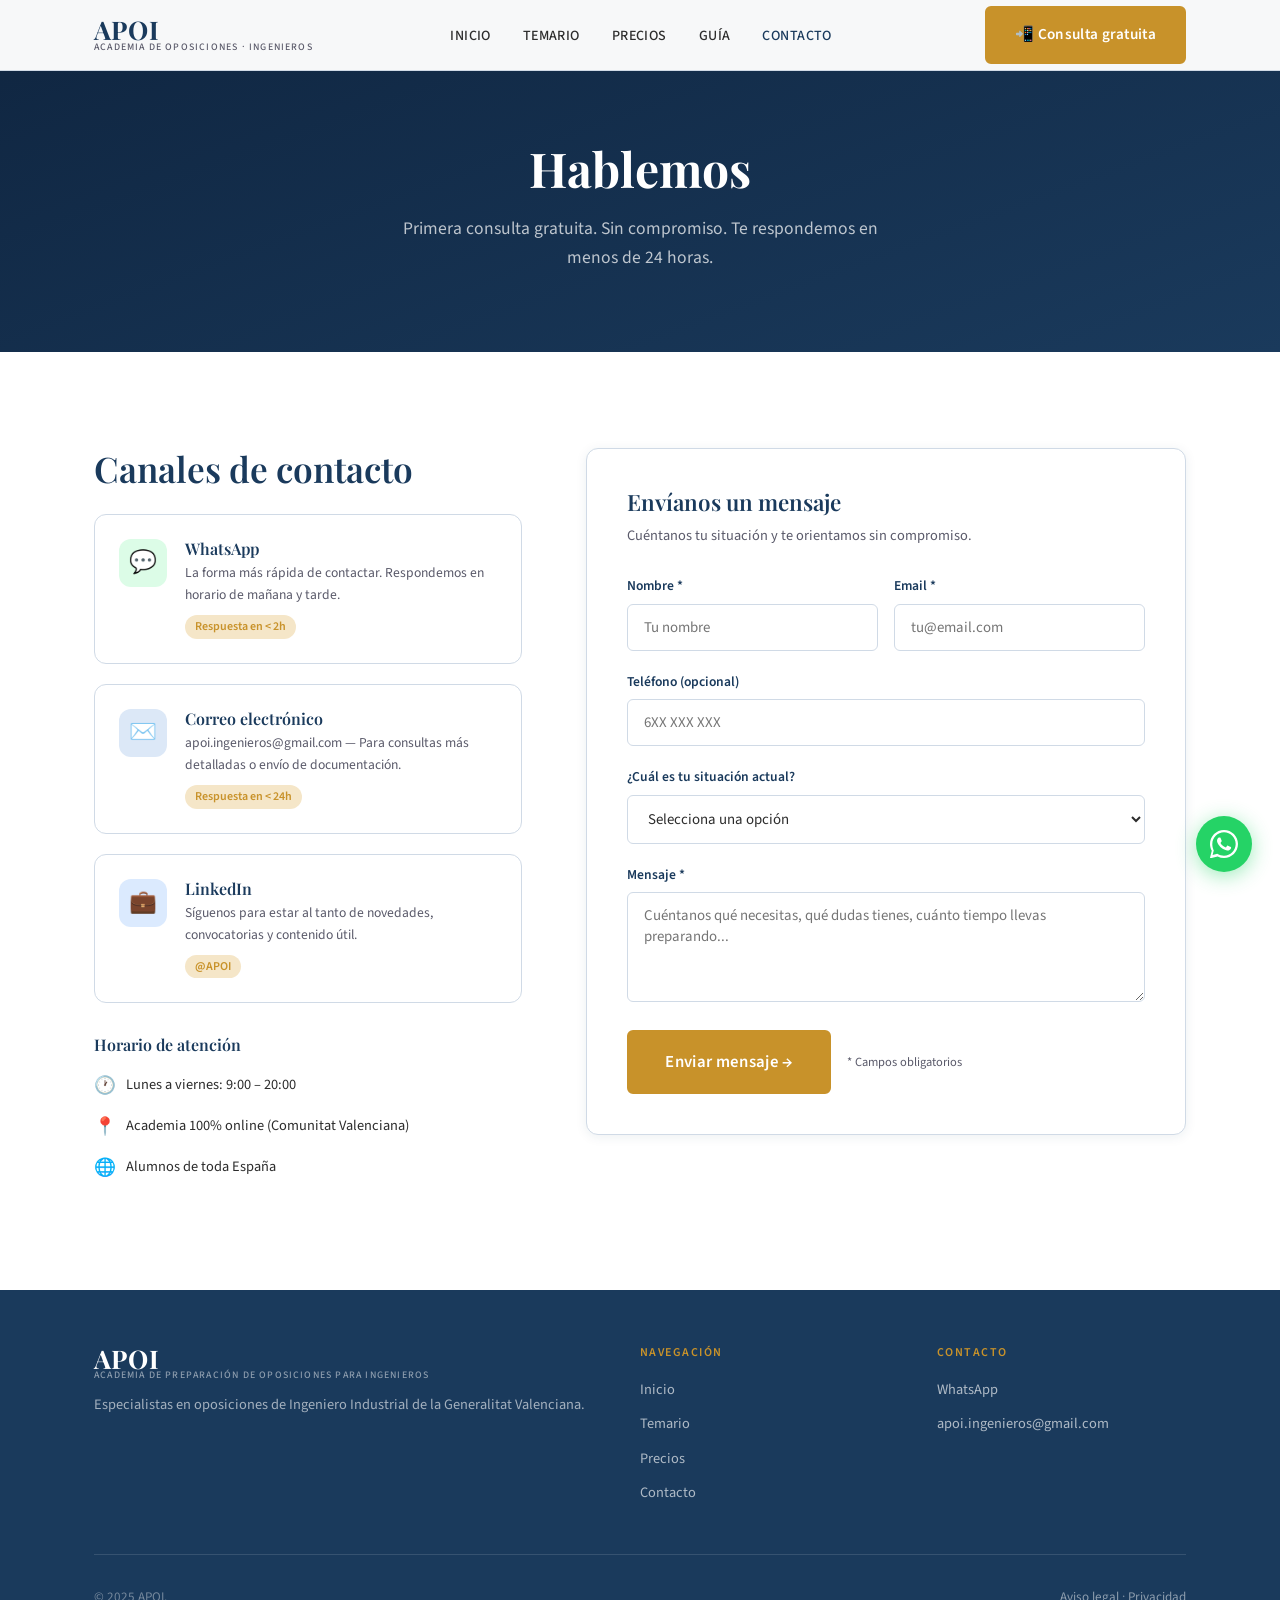
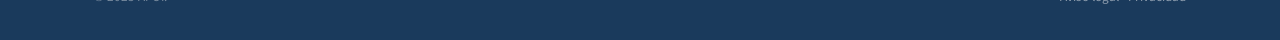
==== contacto.html @ bfcd73b2 "Primera versión web APOI" ====
<!DOCTYPE html>
<html lang="es">
<head>
  <meta charset="UTF-8">
  <meta name="viewport" content="width=device-width, initial-scale=1.0">
  <title>Contacto — APOI Academia Oposiciones Ingeniero Industrial GVA</title>
  <meta name="description" content="Contacta con APOI para resolver tus dudas sobre las oposiciones de Ingeniero Industrial de la GVA. Primera consulta gratuita por WhatsApp.">
  <link rel="canonical" href="https://www.apoi.es/contacto.html">
  <link rel="stylesheet" href="css/styles.css">
  <style>
    .animar { opacity:0; transform:translateY(20px); transition:opacity .5s ease, transform .5s ease; }
    .animar.visible { opacity:1; transform:none; }
    .page-hero { background:linear-gradient(160deg,#0f2540 0%,#1a3a5c 100%); padding:140px 0 80px; text-align:center; }
    .page-hero h1 { color:var(--blanco); margin-bottom:16px; }
    .page-hero p  { color:rgba(255,255,255,.72); font-size:1.1rem; max-width:500px; margin:0 auto; }

    .contacto-seccion { padding:96px 0; }
    .contacto-grid { display:grid; grid-template-columns:1fr 1.4fr; gap:64px; align-items:start; }

    .canales { display:flex; flex-direction:column; gap:20px; }
    .canal {
      display:flex; align-items:flex-start; gap:18px;
      background:var(--blanco); border:1px solid var(--borde);
      border-radius:var(--radio-lg); padding:24px;
      transition:var(--transicion); text-decoration:none;
    }
    .canal:hover { box-shadow:var(--sombra-media); transform:translateY(-2px); color:inherit; }
    .canal-icono {
      width:48px; height:48px; border-radius:12px;
      display:flex; align-items:center; justify-content:center;
      font-size:1.4rem; flex-shrink:0;
    }
    .canal-icono.wa  { background:#dcfce7; }
    .canal-icono.mail{ background:var(--azul-claro); }
    .canal-icono.li  { background:#dbeafe; }
    .canal h3 { font-size:1rem; margin-bottom:4px; }
    .canal p  { font-size:0.85rem; margin:0; }
    .canal-etiqueta {
      display:inline-block; margin-top:8px;
      font-size:0.75rem; font-weight:600; color:var(--dorado);
      background:var(--dorado-claro); padding:2px 10px; border-radius:100px;
    }

    .info-extra { margin-top:32px; }
    .info-extra h3 { margin-bottom:16px; font-size:1rem; }
    .info-item { display:flex; align-items:center; gap:10px; margin-bottom:12px; font-size:0.9rem; color:var(--gris-oscuro); }
    .info-item span:first-child { font-size:1.1rem; }

    /* Formulario */
    .form-card { background:var(--blanco); border:1px solid var(--borde); border-radius:var(--radio-lg); padding:40px; box-shadow:var(--sombra-suave); }
    .form-card h2 { margin-bottom:8px; font-size:1.4rem; }
    .form-card > p { margin-bottom:28px; font-size:0.9rem; }

    .form-grupo { margin-bottom:20px; }
    .form-grupo label { display:block; font-size:0.85rem; font-weight:600; color:var(--azul-marino); margin-bottom:6px; }
    .form-grupo input, .form-grupo select, .form-grupo textarea {
      width:100%; padding:12px 16px;
      border:1.5px solid var(--borde); border-radius:var(--radio);
      font-family:var(--font-body); font-size:0.93rem; color:var(--gris-oscuro);
      background:var(--blanco); transition:border-color .2s;
      outline:none;
    }
    .form-grupo input:focus, .form-grupo select:focus, .form-grupo textarea:focus {
      border-color:var(--azul-medio);
      box-shadow:0 0 0 3px rgba(42,82,152,0.1);
    }
    .form-grupo textarea { resize:vertical; min-height:110px; }
    .form-fila { display:grid; grid-template-columns:1fr 1fr; gap:16px; }
    .form-submit { display:flex; align-items:center; gap:16px; flex-wrap:wrap; margin-top:8px; }
    .form-aviso { display:none; padding:12px 16px; border-radius:var(--radio); font-size:0.88rem; font-weight:500; }
    .form-aviso.ok    { background:#dcfce7; color:#166534; border:1px solid #bbf7d0; }
    .form-aviso.error { background:#fee2e2; color:#991b1b; border:1px solid #fecaca; }
    .form-nota { font-size:0.78rem; color:var(--gris-medio); }

    @media (max-width:900px) {
      .contacto-grid { grid-template-columns:1fr; }
      .form-fila { grid-template-columns:1fr; }
    }
  </style>
</head>
<body>

<nav id="navbar">
  <div class="container">
    <div class="nav-inner">
      <a href="index.html" class="logo"><span class="logo-siglas">APOI</span><span class="logo-texto">Academia de Oposiciones · Ingenieros</span></a>
      <ul class="nav-links">
        <li><a href="index.html">Inicio</a></li>
        <li><a href="temario.html">Temario</a></li>
        <li><a href="precios.html">Precios</a></li>
        <li><a href="guia-oposiciones-ingeniero-industrial-gva.html">Guía</a></li>
        <li><a href="contacto.html" class="activo">Contacto</a></li>
      </ul>
      <a href="https://wa.me/34633600849?text=Hola,%20me%20gustar%C3%ADa%20obtener%20información%20sobre%20la%20preparación%20de%20oposiciones" class="btn btn-primario nav-cta" target="_blank" rel="noopener">📲 Consulta gratuita</a>
      <button class="hamburger" aria-label="Abrir menú"><span></span><span></span><span></span></button>
    </div>
    <div class="nav-mobile">
      <a href="index.html">Inicio</a><a href="temario.html">Temario</a>
      <a href="precios.html">Precios</a><a href="guia-oposiciones-ingeniero-industrial-gva.html">Guía</a>
      <a href="contacto.html">Contacto</a>
    </div>
  </div>
</nav>

<header class="page-hero">
  <div class="container">
    <h1>Hablemos</h1>
    <p>Primera consulta gratuita. Sin compromiso. Te respondemos en menos de 24 horas.</p>
  </div>
</header>

<main>
  <section class="contacto-seccion">
    <div class="container">
      <div class="contacto-grid">

        <div>
          <h2 style="margin-bottom:24px;">Canales de contacto</h2>
          <div class="canales">
            <a href="https://wa.me/34633600849?text=Hola,%20me%20gustaría%20obtener%20información%20sobre%20las%20oposiciones%20de%20ingeniero%20industrial%20GVA"
               class="canal" target="_blank" rel="noopener">
              <div class="canal-icono wa">💬</div>
              <div>
                <h3>WhatsApp</h3>
                <p>La forma más rápida de contactar. Respondemos en horario de mañana y tarde.</p>
                <span class="canal-etiqueta">Respuesta en &lt; 2h</span>
              </div>
            </a>
            <a href="mailto:apoi.ingenieros@gmail.com" class="canal">
              <div class="canal-icono mail">✉️</div>
              <div>
                <h3>Correo electrónico</h3>
                <p>apoi.ingenieros@gmail.com — Para consultas más detalladas o envío de documentación.</p>
                <span class="canal-etiqueta">Respuesta en &lt; 24h</span>
              </div>
            </a>
            <a href="https://linkedin.com/company/apoi" class="canal" target="_blank" rel="noopener">
              <div class="canal-icono li">💼</div>
              <div>
                <h3>LinkedIn</h3>
                <p>Síguenos para estar al tanto de novedades, convocatorias y contenido útil.</p>
                <span class="canal-etiqueta">@APOI</span>
              </div>
            </a>
          </div>

          <div class="info-extra">
            <h3>Horario de atención</h3>
            <div class="info-item"><span>🕐</span><span>Lunes a viernes: 9:00 – 20:00</span></div>
            <div class="info-item"><span>📍</span><span>Academia 100% online (Comunitat Valenciana)</span></div>
            <div class="info-item"><span>🌐</span><span>Alumnos de toda España</span></div>
          </div>
        </div>

        <div class="form-card animar">
          <h2>Envíanos un mensaje</h2>
          <p>Cuéntanos tu situación y te orientamos sin compromiso.</p>
          <form id="form-contacto" novalidate>
            <div class="form-fila">
              <div class="form-grupo">
                <label for="nombre">Nombre *</label>
                <input type="text" id="nombre" name="nombre" placeholder="Tu nombre" autocomplete="given-name" required>
              </div>
              <div class="form-grupo">
                <label for="email">Email *</label>
                <input type="email" id="email" name="email" placeholder="tu@email.com" autocomplete="email" required>
              </div>
            </div>
            <div class="form-grupo">
              <label for="telefono">Teléfono (opcional)</label>
              <input type="tel" id="telefono" name="telefono" placeholder="6XX XXX XXX" autocomplete="tel">
            </div>
            <div class="form-grupo">
              <label for="situacion">¿Cuál es tu situación actual?</label>
              <select id="situacion" name="situacion">
                <option value="">Selecciona una opción</option>
                <option>Recién titulado, quiero empezar a preparar</option>
                <option>Llevo tiempo estudiando por mi cuenta</option>
                <option>Ya me he presentado y quiero mejorar</option>
                <option>Quiero información antes de decidir</option>
              </select>
            </div>
            <div class="form-grupo">
              <label for="mensaje">Mensaje *</label>
              <textarea id="mensaje" name="mensaje" placeholder="Cuéntanos qué necesitas, qué dudas tienes, cuánto tiempo llevas preparando..."></textarea>
            </div>
            <div id="form-aviso" class="form-aviso"></div>
            <div class="form-submit">
              <button type="submit" class="btn btn-primario btn-lg">Enviar mensaje →</button>
              <span class="form-nota">* Campos obligatorios</span>
            </div>
          </form>
        </div>

      </div>
    </div>
  </section>
</main>

<footer role="contentinfo">
  <div class="container">
    <div class="footer-grid">
      <div>
        <a href="index.html" class="logo"><span class="logo-siglas">APOI</span><span class="logo-texto">Academia de Preparación de Oposiciones para Ingenieros</span></a>
        <p class="footer-desc">Especialistas en oposiciones de Ingeniero Industrial de la Generalitat Valenciana.</p>
      </div>
      <div class="footer-col"><h4>Navegación</h4><ul><li><a href="index.html">Inicio</a></li><li><a href="temario.html">Temario</a></li><li><a href="precios.html">Precios</a></li><li><a href="contacto.html">Contacto</a></li></ul></div>
      <div class="footer-col"><h4>Contacto</h4><ul><li><a href="https://wa.me/34633600849" target="_blank" rel="noopener">WhatsApp</a></li><li><a href="mailto:apoi.ingenieros@gmail.com">apoi.ingenieros@gmail.com</a></li></ul></div>
    </div>
    <div class="footer-bottom"><span>© 2025 APOI.</span><span><a href="#">Aviso legal</a> · <a href="#">Privacidad</a></span></div>
  </div>
</footer>

<a href="https://wa.me/34633600849?text=Hola,%20me%20gustar%C3%ADa%20obtener%20información%20sobre%20las%20oposiciones%20de%20ingeniero%20industrial%20GVA" class="whatsapp-flotante" target="_blank" rel="noopener" aria-label="Contactar por WhatsApp">
  <svg viewBox="0 0 24 24"><path d="M17.472 14.382c-.297-.149-1.758-.867-2.03-.967-.273-.099-.471-.148-.67.15-.197.297-.767.966-.94 1.164-.173.199-.347.223-.644.075-.297-.15-1.255-.463-2.39-1.475-.883-.788-1.48-1.761-1.653-2.059-.173-.297-.018-.458.13-.606.134-.133.298-.347.446-.52.149-.174.198-.298.298-.497.099-.198.05-.371-.025-.52-.075-.149-.669-1.612-.916-2.207-.242-.579-.487-.5-.669-.51-.173-.008-.371-.01-.57-.01-.198 0-.52.074-.792.372-.272.297-1.04 1.016-1.04 2.479 0 1.462 1.065 2.875 1.213 3.074.149.198 2.096 3.2 5.077 4.487.709.306 1.262.489 1.694.625.712.227 1.36.195 1.871.118.571-.085 1.758-.719 2.006-1.413.248-.694.248-1.289.173-1.413-.074-.124-.272-.198-.57-.347z"/><path d="M12 0C5.373 0 0 5.373 0 12c0 2.123.555 4.116 1.527 5.845L.057 23.547a.5.5 0 0 0 .609.637l5.886-1.545A11.945 11.945 0 0 0 12 24c6.627 0 12-5.373 12-12S18.627 0 12 0zm0 22c-1.967 0-3.81-.537-5.388-1.473l-.385-.228-3.993 1.048 1.015-3.895-.249-.397A9.96 9.96 0 0 1 2 12C2 6.477 6.477 2 12 2s10 4.477 10 10-4.477 10-10 10z"/></svg>
</a>
<script src="js/main.js"></script>
</body>
</html>
---- css/styles.css ----
/* ============================================================
   APOI — Academia de Preparación de Oposiciones para Ingenieros
   Estilos globales
   ============================================================ */

@import url('https://fonts.googleapis.com/css2?family=Playfair+Display:wght@400;600;700&family=Source+Sans+3:wght@300;400;500;600&display=swap');

:root {
  --azul-marino:    #1a3a5c;
  --azul-medio:     #2a5298;
  --azul-claro:     #dce8f7;
  --dorado:         #c8922a;
  --dorado-claro:   #f5e6c8;
  --gris-oscuro:    #2c2c2c;
  --gris-medio:     #5a5a6a;
  --gris-claro:     #f4f6f9;
  --blanco:         #ffffff;
  --borde:          #d0dae6;

  --font-display: 'Playfair Display', Georgia, serif;
  --font-body:    'Source Sans 3', 'Segoe UI', sans-serif;

  --sombra-suave:  0 2px 12px rgba(26,58,92,0.08);
  --sombra-media:  0 4px 24px rgba(26,58,92,0.14);
  --sombra-fuerte: 0 8px 40px rgba(26,58,92,0.20);

  --radio:    6px;
  --radio-lg: 12px;
  --max-w:    1140px;
  --transicion: all 0.25s ease;
}

*, *::before, *::after { box-sizing: border-box; margin: 0; padding: 0; }

html { scroll-behavior: smooth; font-size: 16px; }

body {
  font-family: var(--font-body);
  color: var(--gris-oscuro);
  background: var(--blanco);
  line-height: 1.65;
  -webkit-font-smoothing: antialiased;
}

/* ── Utilidades ─────────────────────────────────────── */
.container { max-width: var(--max-w); margin: 0 auto; padding: 0 24px; }
.sr-only { position: absolute; width: 1px; height: 1px; overflow: hidden; clip: rect(0,0,0,0); }

/* ── Tipografía ─────────────────────────────────────── */
h1, h2, h3, h4 {
  font-family: var(--font-display);
  color: var(--azul-marino);
  line-height: 1.2;
}
h1 { font-size: clamp(2rem, 4vw, 3rem); font-weight: 700; }
h2 { font-size: clamp(1.6rem, 3vw, 2.2rem); font-weight: 600; }
h3 { font-size: clamp(1.1rem, 2vw, 1.35rem); font-weight: 600; }
p  { color: var(--gris-medio); }
a  { color: var(--azul-medio); text-decoration: none; transition: var(--transicion); }
a:hover { color: var(--dorado); }

/* ── Botones ─────────────────────────────────────────── */
.btn {
  display: inline-flex;
  align-items: center;
  gap: 8px;
  padding: 14px 28px;
  border-radius: var(--radio);
  font-family: var(--font-body);
  font-size: 0.95rem;
  font-weight: 600;
  letter-spacing: 0.02em;
  cursor: pointer;
  border: 2px solid transparent;
  transition: var(--transicion);
  text-decoration: none;
  white-space: nowrap;
}
.btn-primario {
  background: var(--dorado);
  color: var(--blanco);
  border-color: var(--dorado);
}
.btn-primario:hover {
  background: #b07820;
  border-color: #b07820;
  color: var(--blanco);
  transform: translateY(-1px);
  box-shadow: 0 4px 16px rgba(200,146,42,0.35);
}
.btn-secundario {
  background: transparent;
  color: var(--azul-marino);
  border-color: var(--azul-marino);
}
.btn-secundario:hover {
  background: var(--azul-marino);
  color: var(--blanco);
  transform: translateY(-1px);
}
.btn-blanco {
  background: var(--blanco);
  color: var(--azul-marino);
  border-color: var(--blanco);
}
.btn-blanco:hover {
  background: var(--dorado);
  border-color: var(--dorado);
  color: var(--blanco);
}
.btn-whatsapp {
  background: #25d366;
  color: var(--blanco);
  border-color: #25d366;
  font-size: 1rem;
  padding: 16px 32px;
}
.btn-whatsapp:hover {
  background: #1fb855;
  border-color: #1fb855;
  color: var(--blanco);
  transform: translateY(-2px);
  box-shadow: 0 6px 20px rgba(37,211,102,0.35);
}
.btn-lg { padding: 18px 36px; font-size: 1.05rem; }

/* ── Encabezado de sección ───────────────────────────── */
.seccion-header {
  text-align: center;
  margin-bottom: 56px;
}
.seccion-header .etiqueta {
  display: inline-block;
  font-size: 0.75rem;
  font-weight: 600;
  letter-spacing: 0.15em;
  text-transform: uppercase;
  color: var(--dorado);
  margin-bottom: 12px;
}
.seccion-header p {
  max-width: 560px;
  margin: 16px auto 0;
  font-size: 1.05rem;
}

/* ── Línea decorativa ────────────────────────────────── */
.linea-dorada {
  display: block;
  width: 48px;
  height: 3px;
  background: var(--dorado);
  margin: 16px auto 0;
}

/* ── NAVEGACIÓN ──────────────────────────────────────── */
#navbar {
  position: fixed;
  top: 0; left: 0; right: 0;
  z-index: 1000;
  background: rgba(255,255,255,0.97);
  border-bottom: 1px solid var(--borde);
  backdrop-filter: blur(8px);
  transition: box-shadow 0.3s;
}
#navbar.scrolled { box-shadow: var(--sombra-media); }

.nav-inner {
  display: flex;
  align-items: center;
  justify-content: space-between;
  height: 70px;
}
.logo {
  display: flex;
  flex-direction: column;
  line-height: 1;
  text-decoration: none;
}
.logo-siglas {
  font-family: var(--font-display);
  font-size: 1.6rem;
  font-weight: 700;
  color: var(--azul-marino);
  letter-spacing: 0.04em;
}
.logo-texto {
  font-size: 0.62rem;
  font-weight: 500;
  letter-spacing: 0.12em;
  text-transform: uppercase;
  color: var(--gris-medio);
}
.nav-links {
  display: flex;
  align-items: center;
  gap: 32px;
  list-style: none;
}
.nav-links a {
  font-size: 0.88rem;
  font-weight: 500;
  letter-spacing: 0.03em;
  color: var(--gris-oscuro);
  text-transform: uppercase;
}
.nav-links a:hover, .nav-links a.activo { color: var(--azul-marino); }
.nav-cta { margin-left: 16px; }
.hamburger {
  display: none;
  flex-direction: column;
  gap: 5px;
  cursor: pointer;
  background: none;
  border: none;
  padding: 4px;
}
.hamburger span {
  display: block;
  width: 24px;
  height: 2px;
  background: var(--azul-marino);
  transition: var(--transicion);
}

/* ── FOOTER ──────────────────────────────────────────── */
footer {
  background: var(--azul-marino);
  color: rgba(255,255,255,0.7);
  padding: 56px 0 32px;
}
.footer-grid {
  display: grid;
  grid-template-columns: 2fr 1fr 1fr;
  gap: 48px;
  padding-bottom: 40px;
  border-bottom: 1px solid rgba(255,255,255,0.12);
  margin-bottom: 32px;
}
footer .logo-siglas { color: var(--blanco); }
footer .logo-texto { color: rgba(255,255,255,0.5); }
.footer-desc {
  margin-top: 12px;
  font-size: 0.9rem;
  line-height: 1.7;
  color: rgba(255,255,255,0.6);
}
.footer-col h4 {
  font-family: var(--font-body);
  font-size: 0.75rem;
  font-weight: 600;
  letter-spacing: 0.12em;
  text-transform: uppercase;
  color: var(--dorado);
  margin-bottom: 16px;
}
.footer-col ul { list-style: none; }
.footer-col ul li { margin-bottom: 8px; }
.footer-col ul a {
  color: rgba(255,255,255,0.65);
  font-size: 0.9rem;
}
.footer-col ul a:hover { color: var(--blanco); }
.footer-bottom {
  display: flex;
  justify-content: space-between;
  align-items: center;
  font-size: 0.82rem;
  color: rgba(255,255,255,0.4);
  flex-wrap: wrap;
  gap: 12px;
}
.footer-bottom a { color: rgba(255,255,255,0.5); }
.footer-bottom a:hover { color: var(--blanco); }

/* ── WhatsApp flotante ───────────────────────────────── */
.whatsapp-flotante {
  position: fixed;
  bottom: 28px;
  right: 28px;
  z-index: 999;
  width: 56px;
  height: 56px;
  background: #25d366;
  border-radius: 50%;
  display: flex;
  align-items: center;
  justify-content: center;
  box-shadow: 0 4px 20px rgba(37,211,102,0.45);
  transition: var(--transicion);
  text-decoration: none;
}
.whatsapp-flotante:hover {
  transform: scale(1.1);
  background: #1fb855;
  color: var(--blanco);
}
.whatsapp-flotante svg { width: 28px; height: 28px; fill: white; }

/* ── Sección genérica ────────────────────────────────── */
.seccion { padding: 96px 0; }
.seccion-gris { background: var(--gris-claro); }
.seccion-azul { background: var(--azul-marino); }
.seccion-azul h2, .seccion-azul h3 { color: var(--blanco); }
.seccion-azul p { color: rgba(255,255,255,0.75); }

/* ── Tarjetas ────────────────────────────────────────── */
.tarjeta {
  background: var(--blanco);
  border: 1px solid var(--borde);
  border-radius: var(--radio-lg);
  padding: 32px;
  box-shadow: var(--sombra-suave);
  transition: var(--transicion);
}
.tarjeta:hover {
  box-shadow: var(--sombra-media);
  transform: translateY(-3px);
}

/* ── Badge ───────────────────────────────────────────── */
.badge {
  display: inline-flex;
  align-items: center;
  gap: 6px;
  background: var(--dorado-claro);
  color: var(--dorado);
  border: 1px solid rgba(200,146,42,0.3);
  border-radius: 100px;
  padding: 4px 12px;
  font-size: 0.78rem;
  font-weight: 600;
  letter-spacing: 0.04em;
}

/* ── Responsive ──────────────────────────────────────── */
@media (max-width: 900px) {
  .nav-links, .nav-cta { display: none; }
  .hamburger { display: flex; }
  .footer-grid { grid-template-columns: 1fr 1fr; }
}
@media (max-width: 600px) {
  .seccion { padding: 64px 0; }
  .footer-grid { grid-template-columns: 1fr; gap: 32px; }
}

/* ── Menú móvil ──────────────────────────────────────── */
.nav-mobile {
  display: none;
  flex-direction: column;
  background: var(--blanco);
  border-top: 1px solid var(--borde);
  padding: 20px 24px;
}
.nav-mobile.abierto { display: flex; }
.nav-mobile a {
  padding: 12px 0;
  font-size: 0.95rem;
  font-weight: 500;
  color: var(--gris-oscuro);
  border-bottom: 1px solid var(--borde);
  text-transform: uppercase;
  letter-spacing: 0.05em;
}
.nav-mobile a:last-child { border-bottom: none; }
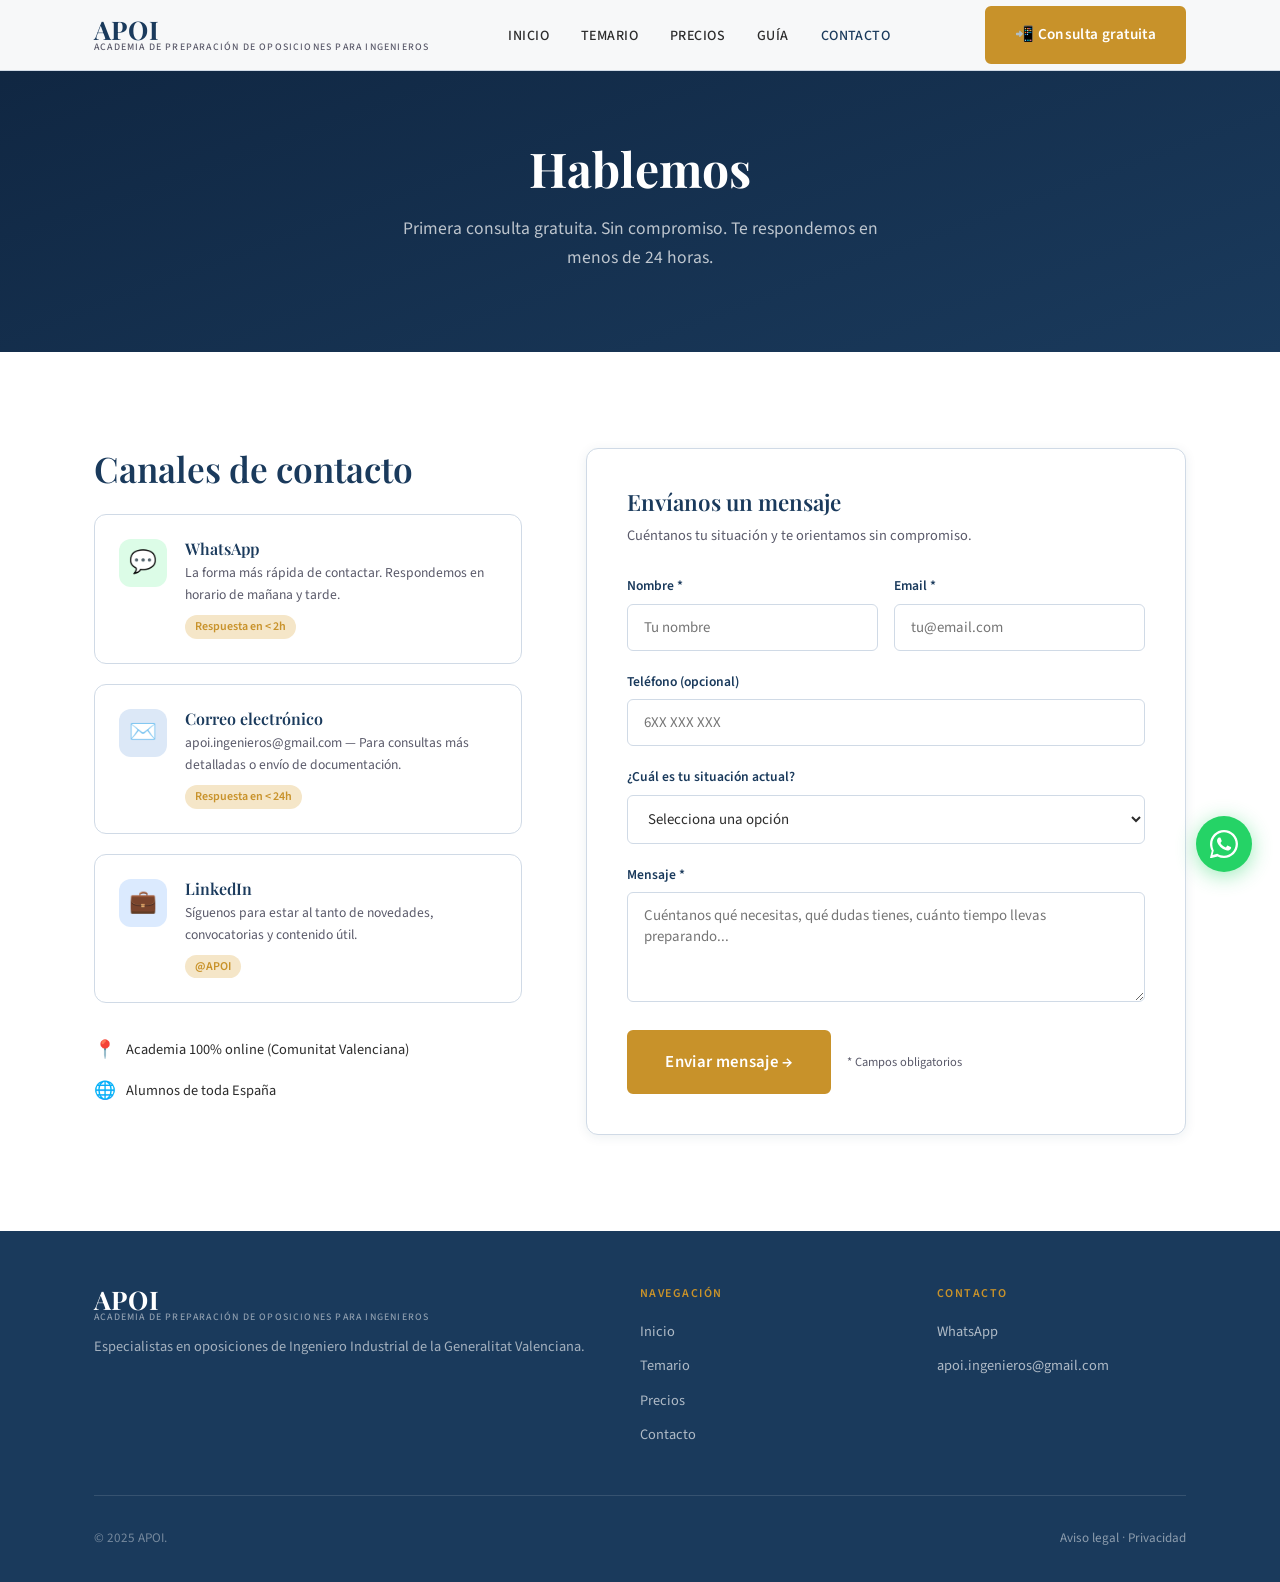
==== commit 643c8754: "Add files via upload" ====
--- a/contacto.html
+++ b/contacto.html
@@ -1,219 +1,415 @@
 <!DOCTYPE html>
 <html lang="es">
+
 <head>
   <meta charset="UTF-8">
   <meta name="viewport" content="width=device-width, initial-scale=1.0">
-  <title>Contacto — APOI Academia Oposiciones Ingeniero Industrial GVA</title>
-  <meta name="description" content="Contacta con APOI para resolver tus dudas sobre las oposiciones de Ingeniero Industrial de la GVA. Primera consulta gratuita por WhatsApp.">
+  <title>Contacto — APOI AAcademia de Preparación de Oposiciones para Ingenieros GVA</title>
+  <meta name="description"
+    content="Contacta con APOI para resolver tus dudas sobre las oposiciones de Ingeniero Industrial de la GVA. Primera consulta gratuita por WhatsApp.">
   <link rel="canonical" href="https://www.apoi.es/contacto.html">
   <link rel="stylesheet" href="css/styles.css">
   <style>
-    .animar { opacity:0; transform:translateY(20px); transition:opacity .5s ease, transform .5s ease; }
-    .animar.visible { opacity:1; transform:none; }
-    .page-hero { background:linear-gradient(160deg,#0f2540 0%,#1a3a5c 100%); padding:140px 0 80px; text-align:center; }
-    .page-hero h1 { color:var(--blanco); margin-bottom:16px; }
-    .page-hero p  { color:rgba(255,255,255,.72); font-size:1.1rem; max-width:500px; margin:0 auto; }
-
-    .contacto-seccion { padding:96px 0; }
-    .contacto-grid { display:grid; grid-template-columns:1fr 1.4fr; gap:64px; align-items:start; }
-
-    .canales { display:flex; flex-direction:column; gap:20px; }
+    .animar {
+      opacity: 0;
+      transform: translateY(20px);
+      transition: opacity .5s ease, transform .5s ease;
+    }
+
+    .animar.visible {
+      opacity: 1;
+      transform: none;
+    }
+
+    .page-hero {
+      background: linear-gradient(160deg, #0f2540 0%, #1a3a5c 100%);
+      padding: 140px 0 80px;
+      text-align: center;
+    }
+
+    .page-hero h1 {
+      color: var(--blanco);
+      margin-bottom: 16px;
+    }
+
+    .page-hero p {
+      color: rgba(255, 255, 255, .72);
+      font-size: 1.1rem;
+      max-width: 500px;
+      margin: 0 auto;
+    }
+
+    .contacto-seccion {
+      padding: 96px 0;
+    }
+
+    .contacto-grid {
+      display: grid;
+      grid-template-columns: 1fr 1.4fr;
+      gap: 64px;
+      align-items: start;
+    }
+
+    .canales {
+      display: flex;
+      flex-direction: column;
+      gap: 20px;
+    }
+
     .canal {
-      display:flex; align-items:flex-start; gap:18px;
-      background:var(--blanco); border:1px solid var(--borde);
-      border-radius:var(--radio-lg); padding:24px;
-      transition:var(--transicion); text-decoration:none;
-    }
-    .canal:hover { box-shadow:var(--sombra-media); transform:translateY(-2px); color:inherit; }
+      display: flex;
+      align-items: flex-start;
+      gap: 18px;
+      background: var(--blanco);
+      border: 1px solid var(--borde);
+      border-radius: var(--radio-lg);
+      padding: 24px;
+      transition: var(--transicion);
+      text-decoration: none;
+    }
+
+    .canal:hover {
+      box-shadow: var(--sombra-media);
+      transform: translateY(-2px);
+      color: inherit;
+    }
+
     .canal-icono {
-      width:48px; height:48px; border-radius:12px;
-      display:flex; align-items:center; justify-content:center;
-      font-size:1.4rem; flex-shrink:0;
-    }
-    .canal-icono.wa  { background:#dcfce7; }
-    .canal-icono.mail{ background:var(--azul-claro); }
-    .canal-icono.li  { background:#dbeafe; }
-    .canal h3 { font-size:1rem; margin-bottom:4px; }
-    .canal p  { font-size:0.85rem; margin:0; }
+      width: 48px;
+      height: 48px;
+      border-radius: 12px;
+      display: flex;
+      align-items: center;
+      justify-content: center;
+      font-size: 1.4rem;
+      flex-shrink: 0;
+    }
+
+    .canal-icono.wa {
+      background: #dcfce7;
+    }
+
+    .canal-icono.mail {
+      background: var(--azul-claro);
+    }
+
+    .canal-icono.li {
+      background: #dbeafe;
+    }
+
+    .canal h3 {
+      font-size: 1rem;
+      margin-bottom: 4px;
+    }
+
+    .canal p {
+      font-size: 0.85rem;
+      margin: 0;
+    }
+
     .canal-etiqueta {
-      display:inline-block; margin-top:8px;
-      font-size:0.75rem; font-weight:600; color:var(--dorado);
-      background:var(--dorado-claro); padding:2px 10px; border-radius:100px;
-    }
-
-    .info-extra { margin-top:32px; }
-    .info-extra h3 { margin-bottom:16px; font-size:1rem; }
-    .info-item { display:flex; align-items:center; gap:10px; margin-bottom:12px; font-size:0.9rem; color:var(--gris-oscuro); }
-    .info-item span:first-child { font-size:1.1rem; }
+      display: inline-block;
+      margin-top: 8px;
+      font-size: 0.75rem;
+      font-weight: 600;
+      color: var(--dorado);
+      background: var(--dorado-claro);
+      padding: 2px 10px;
+      border-radius: 100px;
+    }
+
+    .info-extra {
+      margin-top: 32px;
+    }
+
+    .info-extra h3 {
+      margin-bottom: 16px;
+      font-size: 1rem;
+    }
+
+    .info-item {
+      display: flex;
+      align-items: center;
+      gap: 10px;
+      margin-bottom: 12px;
+      font-size: 0.9rem;
+      color: var(--gris-oscuro);
+    }
+
+    .info-item span:first-child {
+      font-size: 1.1rem;
+    }
 
     /* Formulario */
-    .form-card { background:var(--blanco); border:1px solid var(--borde); border-radius:var(--radio-lg); padding:40px; box-shadow:var(--sombra-suave); }
-    .form-card h2 { margin-bottom:8px; font-size:1.4rem; }
-    .form-card > p { margin-bottom:28px; font-size:0.9rem; }
-
-    .form-grupo { margin-bottom:20px; }
-    .form-grupo label { display:block; font-size:0.85rem; font-weight:600; color:var(--azul-marino); margin-bottom:6px; }
-    .form-grupo input, .form-grupo select, .form-grupo textarea {
-      width:100%; padding:12px 16px;
-      border:1.5px solid var(--borde); border-radius:var(--radio);
-      font-family:var(--font-body); font-size:0.93rem; color:var(--gris-oscuro);
-      background:var(--blanco); transition:border-color .2s;
-      outline:none;
-    }
-    .form-grupo input:focus, .form-grupo select:focus, .form-grupo textarea:focus {
-      border-color:var(--azul-medio);
-      box-shadow:0 0 0 3px rgba(42,82,152,0.1);
-    }
-    .form-grupo textarea { resize:vertical; min-height:110px; }
-    .form-fila { display:grid; grid-template-columns:1fr 1fr; gap:16px; }
-    .form-submit { display:flex; align-items:center; gap:16px; flex-wrap:wrap; margin-top:8px; }
-    .form-aviso { display:none; padding:12px 16px; border-radius:var(--radio); font-size:0.88rem; font-weight:500; }
-    .form-aviso.ok    { background:#dcfce7; color:#166534; border:1px solid #bbf7d0; }
-    .form-aviso.error { background:#fee2e2; color:#991b1b; border:1px solid #fecaca; }
-    .form-nota { font-size:0.78rem; color:var(--gris-medio); }
+    .form-card {
+      background: var(--blanco);
+      border: 1px solid var(--borde);
+      border-radius: var(--radio-lg);
+      padding: 40px;
+      box-shadow: var(--sombra-suave);
+    }
+
+    .form-card h2 {
+      margin-bottom: 8px;
+      font-size: 1.4rem;
+    }
+
+    .form-card>p {
+      margin-bottom: 28px;
+      font-size: 0.9rem;
+    }
+
+    .form-grupo {
+      margin-bottom: 20px;
+    }
+
+    .form-grupo label {
+      display: block;
+      font-size: 0.85rem;
+      font-weight: 600;
+      color: var(--azul-marino);
+      margin-bottom: 6px;
+    }
+
+    .form-grupo input,
+    .form-grupo select,
+    .form-grupo textarea {
+      width: 100%;
+      padding: 12px 16px;
+      border: 1.5px solid var(--borde);
+      border-radius: var(--radio);
+      font-family: var(--font-body);
+      font-size: 0.93rem;
+      color: var(--gris-oscuro);
+      background: var(--blanco);
+      transition: border-color .2s;
+      outline: none;
+    }
+
+    .form-grupo input:focus,
+    .form-grupo select:focus,
+    .form-grupo textarea:focus {
+      border-color: var(--azul-medio);
+      box-shadow: 0 0 0 3px rgba(42, 82, 152, 0.1);
+    }
+
+    .form-grupo textarea {
+      resize: vertical;
+      min-height: 110px;
+    }
+
+    .form-fila {
+      display: grid;
+      grid-template-columns: 1fr 1fr;
+      gap: 16px;
+    }
+
+    .form-submit {
+      display: flex;
+      align-items: center;
+      gap: 16px;
+      flex-wrap: wrap;
+      margin-top: 8px;
+    }
+
+    .form-aviso {
+      display: none;
+      padding: 12px 16px;
+      border-radius: var(--radio);
+      font-size: 0.88rem;
+      font-weight: 500;
+    }
+
+    .form-aviso.ok {
+      background: #dcfce7;
+      color: #166534;
+      border: 1px solid #bbf7d0;
+    }
+
+    .form-aviso.error {
+      background: #fee2e2;
+      color: #991b1b;
+      border: 1px solid #fecaca;
+    }
+
+    .form-nota {
+      font-size: 0.78rem;
+      color: var(--gris-medio);
+    }
 
     @media (max-width:900px) {
-      .contacto-grid { grid-template-columns:1fr; }
-      .form-fila { grid-template-columns:1fr; }
+      .contacto-grid {
+        grid-template-columns: 1fr;
+      }
+
+      .form-fila {
+        grid-template-columns: 1fr;
+      }
     }
   </style>
 </head>
+
 <body>
 
-<nav id="navbar">
-  <div class="container">
-    <div class="nav-inner">
-      <a href="index.html" class="logo"><span class="logo-siglas">APOI</span><span class="logo-texto">Academia de Oposiciones · Ingenieros</span></a>
-      <ul class="nav-links">
-        <li><a href="index.html">Inicio</a></li>
-        <li><a href="temario.html">Temario</a></li>
-        <li><a href="precios.html">Precios</a></li>
-        <li><a href="guia-oposiciones-ingeniero-industrial-gva.html">Guía</a></li>
-        <li><a href="contacto.html" class="activo">Contacto</a></li>
-      </ul>
-      <a href="https://wa.me/34633600849?text=Hola,%20me%20gustar%C3%ADa%20obtener%20información%20sobre%20la%20preparación%20de%20oposiciones" class="btn btn-primario nav-cta" target="_blank" rel="noopener">📲 Consulta gratuita</a>
-      <button class="hamburger" aria-label="Abrir menú"><span></span><span></span><span></span></button>
+  <nav id="navbar">
+    <div class="container">
+      <div class="nav-inner">
+        <a href="index.html" class="logo"><span class="logo-siglas">APOI</span><span class="logo-texto">Academia de
+            Preparación de Oposiciones para Ingenieros</span></a>
+        <ul class="nav-links">
+          <li><a href="index.html">Inicio</a></li>
+          <li><a href="temario.html">Temario</a></li>
+          <li><a href="precios.html">Precios</a></li>
+          <li><a href="guia-oposiciones-ingeniero-industrial-gva.html">Guía</a></li>
+          <li><a href="contacto.html" class="activo">Contacto</a></li>
+        </ul>
+        <a href="https://wa.me/34633600849?text=Hola,%20me%20gustar%C3%ADa%20obtener%20información%20sobre%20la%20preparación%20de%20oposiciones"
+          class="btn btn-primario nav-cta" target="_blank" rel="noopener">📲 Consulta gratuita</a>
+        <button class="hamburger" aria-label="Abrir menú"><span></span><span></span><span></span></button>
+      </div>
+      <div class="nav-mobile">
+        <a href="index.html">Inicio</a><a href="temario.html">Temario</a>
+        <a href="precios.html">Precios</a><a href="guia-oposiciones-ingeniero-industrial-gva.html">Guía</a>
+        <a href="contacto.html">Contacto</a>
+      </div>
     </div>
-    <div class="nav-mobile">
-      <a href="index.html">Inicio</a><a href="temario.html">Temario</a>
-      <a href="precios.html">Precios</a><a href="guia-oposiciones-ingeniero-industrial-gva.html">Guía</a>
-      <a href="contacto.html">Contacto</a>
+  </nav>
+
+  <header class="page-hero">
+    <div class="container">
+      <h1>Hablemos</h1>
+      <p>Primera consulta gratuita. Sin compromiso. Te respondemos en menos de 24 horas.</p>
     </div>
-  </div>
-</nav>
-
-<header class="page-hero">
-  <div class="container">
-    <h1>Hablemos</h1>
-    <p>Primera consulta gratuita. Sin compromiso. Te respondemos en menos de 24 horas.</p>
-  </div>
-</header>
-
-<main>
-  <section class="contacto-seccion">
-    <div class="container">
-      <div class="contacto-grid">
-
-        <div>
-          <h2 style="margin-bottom:24px;">Canales de contacto</h2>
-          <div class="canales">
-            <a href="https://wa.me/34633600849?text=Hola,%20me%20gustaría%20obtener%20información%20sobre%20las%20oposiciones%20de%20ingeniero%20industrial%20GVA"
-               class="canal" target="_blank" rel="noopener">
-              <div class="canal-icono wa">💬</div>
-              <div>
-                <h3>WhatsApp</h3>
-                <p>La forma más rápida de contactar. Respondemos en horario de mañana y tarde.</p>
-                <span class="canal-etiqueta">Respuesta en &lt; 2h</span>
-              </div>
-            </a>
-            <a href="mailto:apoi.ingenieros@gmail.com" class="canal">
-              <div class="canal-icono mail">✉️</div>
-              <div>
-                <h3>Correo electrónico</h3>
-                <p>apoi.ingenieros@gmail.com — Para consultas más detalladas o envío de documentación.</p>
-                <span class="canal-etiqueta">Respuesta en &lt; 24h</span>
-              </div>
-            </a>
-            <a href="https://linkedin.com/company/apoi" class="canal" target="_blank" rel="noopener">
-              <div class="canal-icono li">💼</div>
-              <div>
-                <h3>LinkedIn</h3>
-                <p>Síguenos para estar al tanto de novedades, convocatorias y contenido útil.</p>
-                <span class="canal-etiqueta">@APOI</span>
-              </div>
-            </a>
+  </header>
+
+  <main>
+    <section class="contacto-seccion">
+      <div class="container">
+        <div class="contacto-grid">
+
+          <div>
+            <h2 style="margin-bottom:24px;">Canales de contacto</h2>
+            <div class="canales">
+              <a href="https://wa.me/34633600849?text=Hola,%20me%20gustaría%20obtener%20información%20sobre%20las%20oposiciones%20de%20ingeniero%20industrial%20GVA"
+                class="canal" target="_blank" rel="noopener">
+                <div class="canal-icono wa">💬</div>
+                <div>
+                  <h3>WhatsApp</h3>
+                  <p>La forma más rápida de contactar. Respondemos en horario de mañana y tarde.</p>
+                  <span class="canal-etiqueta">Respuesta en &lt; 2h</span>
+                </div>
+              </a>
+              <a href="mailto:apoi.ingenieros@gmail.com" class="canal">
+                <div class="canal-icono mail">✉️</div>
+                <div>
+                  <h3>Correo electrónico</h3>
+                  <p>apoi.ingenieros@gmail.com — Para consultas más detalladas o envío de documentación.</p>
+                  <span class="canal-etiqueta">Respuesta en &lt; 24h</span>
+                </div>
+              </a>
+              <a href="https://linkedin.com/company/apoi" class="canal" target="_blank" rel="noopener">
+                <div class="canal-icono li">💼</div>
+                <div>
+                  <h3>LinkedIn</h3>
+                  <p>Síguenos para estar al tanto de novedades, convocatorias y contenido útil.</p>
+                  <span class="canal-etiqueta">@APOI</span>
+                </div>
+              </a>
+            </div>
+
+            <div class="info-extra">
+              <div class="info-item"><span>📍</span><span>Academia 100% online (Comunitat Valenciana)</span></div>
+              <div class="info-item"><span>🌐</span><span>Alumnos de toda España</span></div>
+            </div>
           </div>
 
-          <div class="info-extra">
-            <h3>Horario de atención</h3>
-            <div class="info-item"><span>🕐</span><span>Lunes a viernes: 9:00 – 20:00</span></div>
-            <div class="info-item"><span>📍</span><span>Academia 100% online (Comunitat Valenciana)</span></div>
-            <div class="info-item"><span>🌐</span><span>Alumnos de toda España</span></div>
-          </div>
-        </div>
-
-        <div class="form-card animar">
-          <h2>Envíanos un mensaje</h2>
-          <p>Cuéntanos tu situación y te orientamos sin compromiso.</p>
-          <form id="form-contacto" novalidate>
-            <div class="form-fila">
-              <div class="form-grupo">
-                <label for="nombre">Nombre *</label>
-                <input type="text" id="nombre" name="nombre" placeholder="Tu nombre" autocomplete="given-name" required>
+          <div class="form-card animar">
+            <h2>Envíanos un mensaje</h2>
+            <p>Cuéntanos tu situación y te orientamos sin compromiso.</p>
+            <form id="form-contacto" novalidate>
+              <div class="form-fila">
+                <div class="form-grupo">
+                  <label for="nombre">Nombre *</label>
+                  <input type="text" id="nombre" name="nombre" placeholder="Tu nombre" autocomplete="given-name"
+                    required>
+                </div>
+                <div class="form-grupo">
+                  <label for="email">Email *</label>
+                  <input type="email" id="email" name="email" placeholder="tu@email.com" autocomplete="email" required>
+                </div>
               </div>
               <div class="form-grupo">
-                <label for="email">Email *</label>
-                <input type="email" id="email" name="email" placeholder="tu@email.com" autocomplete="email" required>
+                <label for="telefono">Teléfono (opcional)</label>
+                <input type="tel" id="telefono" name="telefono" placeholder="6XX XXX XXX" autocomplete="tel">
               </div>
-            </div>
-            <div class="form-grupo">
-              <label for="telefono">Teléfono (opcional)</label>
-              <input type="tel" id="telefono" name="telefono" placeholder="6XX XXX XXX" autocomplete="tel">
-            </div>
-            <div class="form-grupo">
-              <label for="situacion">¿Cuál es tu situación actual?</label>
-              <select id="situacion" name="situacion">
-                <option value="">Selecciona una opción</option>
-                <option>Recién titulado, quiero empezar a preparar</option>
-                <option>Llevo tiempo estudiando por mi cuenta</option>
-                <option>Ya me he presentado y quiero mejorar</option>
-                <option>Quiero información antes de decidir</option>
-              </select>
-            </div>
-            <div class="form-grupo">
-              <label for="mensaje">Mensaje *</label>
-              <textarea id="mensaje" name="mensaje" placeholder="Cuéntanos qué necesitas, qué dudas tienes, cuánto tiempo llevas preparando..."></textarea>
-            </div>
-            <div id="form-aviso" class="form-aviso"></div>
-            <div class="form-submit">
-              <button type="submit" class="btn btn-primario btn-lg">Enviar mensaje →</button>
-              <span class="form-nota">* Campos obligatorios</span>
-            </div>
-          </form>
+              <div class="form-grupo">
+                <label for="situacion">¿Cuál es tu situación actual?</label>
+                <select id="situacion" name="situacion">
+                  <option value="">Selecciona una opción</option>
+                  <option>Recién titulado, quiero empezar a preparar</option>
+                  <option>Llevo tiempo estudiando por mi cuenta</option>
+                  <option>Ya me he presentado y quiero mejorar</option>
+                  <option>Quiero información antes de decidir</option>
+                </select>
+              </div>
+              <div class="form-grupo">
+                <label for="mensaje">Mensaje *</label>
+                <textarea id="mensaje" name="mensaje"
+                  placeholder="Cuéntanos qué necesitas, qué dudas tienes, cuánto tiempo llevas preparando..."></textarea>
+              </div>
+              <div id="form-aviso" class="form-aviso"></div>
+              <div class="form-submit">
+                <button type="submit" class="btn btn-primario btn-lg">Enviar mensaje →</button>
+                <span class="form-nota">* Campos obligatorios</span>
+              </div>
+            </form>
+          </div>
+
         </div>
-
       </div>
+    </section>
+  </main>
+
+  <footer role="contentinfo">
+    <div class="container">
+      <div class="footer-grid">
+        <div>
+          <a href="index.html" class="logo"><span class="logo-siglas">APOI</span><span class="logo-texto">Academia de
+              Preparación de Oposiciones para Ingenieros</span></a>
+          <p class="footer-desc">Especialistas en oposiciones de Ingeniero Industrial de la Generalitat Valenciana.</p>
+        </div>
+        <div class="footer-col">
+          <h4>Navegación</h4>
+          <ul>
+            <li><a href="index.html">Inicio</a></li>
+            <li><a href="temario.html">Temario</a></li>
+            <li><a href="precios.html">Precios</a></li>
+            <li><a href="contacto.html">Contacto</a></li>
+          </ul>
+        </div>
+        <div class="footer-col">
+          <h4>Contacto</h4>
+          <ul>
+            <li><a href="https://wa.me/34633600849" target="_blank" rel="noopener">WhatsApp</a></li>
+            <li><a href="mailto:apoi.ingenieros@gmail.com">apoi.ingenieros@gmail.com</a></li>
+          </ul>
+        </div>
+      </div>
+      <div class="footer-bottom"><span>© 2025 APOI.</span><span><a href="#">Aviso legal</a> · <a
+            href="#">Privacidad</a></span></div>
     </div>
-  </section>
-</main>
-
-<footer role="contentinfo">
-  <div class="container">
-    <div class="footer-grid">
-      <div>
-        <a href="index.html" class="logo"><span class="logo-siglas">APOI</span><span class="logo-texto">Academia de Preparación de Oposiciones para Ingenieros</span></a>
-        <p class="footer-desc">Especialistas en oposiciones de Ingeniero Industrial de la Generalitat Valenciana.</p>
-      </div>
-      <div class="footer-col"><h4>Navegación</h4><ul><li><a href="index.html">Inicio</a></li><li><a href="temario.html">Temario</a></li><li><a href="precios.html">Precios</a></li><li><a href="contacto.html">Contacto</a></li></ul></div>
-      <div class="footer-col"><h4>Contacto</h4><ul><li><a href="https://wa.me/34633600849" target="_blank" rel="noopener">WhatsApp</a></li><li><a href="mailto:apoi.ingenieros@gmail.com">apoi.ingenieros@gmail.com</a></li></ul></div>
-    </div>
-    <div class="footer-bottom"><span>© 2025 APOI.</span><span><a href="#">Aviso legal</a> · <a href="#">Privacidad</a></span></div>
-  </div>
-</footer>
-
-<a href="https://wa.me/34633600849?text=Hola,%20me%20gustar%C3%ADa%20obtener%20información%20sobre%20las%20oposiciones%20de%20ingeniero%20industrial%20GVA" class="whatsapp-flotante" target="_blank" rel="noopener" aria-label="Contactar por WhatsApp">
-  <svg viewBox="0 0 24 24"><path d="M17.472 14.382c-.297-.149-1.758-.867-2.03-.967-.273-.099-.471-.148-.67.15-.197.297-.767.966-.94 1.164-.173.199-.347.223-.644.075-.297-.15-1.255-.463-2.39-1.475-.883-.788-1.48-1.761-1.653-2.059-.173-.297-.018-.458.13-.606.134-.133.298-.347.446-.52.149-.174.198-.298.298-.497.099-.198.05-.371-.025-.52-.075-.149-.669-1.612-.916-2.207-.242-.579-.487-.5-.669-.51-.173-.008-.371-.01-.57-.01-.198 0-.52.074-.792.372-.272.297-1.04 1.016-1.04 2.479 0 1.462 1.065 2.875 1.213 3.074.149.198 2.096 3.2 5.077 4.487.709.306 1.262.489 1.694.625.712.227 1.36.195 1.871.118.571-.085 1.758-.719 2.006-1.413.248-.694.248-1.289.173-1.413-.074-.124-.272-.198-.57-.347z"/><path d="M12 0C5.373 0 0 5.373 0 12c0 2.123.555 4.116 1.527 5.845L.057 23.547a.5.5 0 0 0 .609.637l5.886-1.545A11.945 11.945 0 0 0 12 24c6.627 0 12-5.373 12-12S18.627 0 12 0zm0 22c-1.967 0-3.81-.537-5.388-1.473l-.385-.228-3.993 1.048 1.015-3.895-.249-.397A9.96 9.96 0 0 1 2 12C2 6.477 6.477 2 12 2s10 4.477 10 10-4.477 10-10 10z"/></svg>
-</a>
-<script src="js/main.js"></script>
+  </footer>
+
+  <a href="https://wa.me/34633600849?text=Hola,%20me%20gustar%C3%ADa%20obtener%20información%20sobre%20las%20oposiciones%20de%20ingeniero%20industrial%20GVA"
+    class="whatsapp-flotante" target="_blank" rel="noopener" aria-label="Contactar por WhatsApp">
+    <svg viewBox="0 0 24 24">
+      <path
+        d="M17.472 14.382c-.297-.149-1.758-.867-2.03-.967-.273-.099-.471-.148-.67.15-.197.297-.767.966-.94 1.164-.173.199-.347.223-.644.075-.297-.15-1.255-.463-2.39-1.475-.883-.788-1.48-1.761-1.653-2.059-.173-.297-.018-.458.13-.606.134-.133.298-.347.446-.52.149-.174.198-.298.298-.497.099-.198.05-.371-.025-.52-.075-.149-.669-1.612-.916-2.207-.242-.579-.487-.5-.669-.51-.173-.008-.371-.01-.57-.01-.198 0-.52.074-.792.372-.272.297-1.04 1.016-1.04 2.479 0 1.462 1.065 2.875 1.213 3.074.149.198 2.096 3.2 5.077 4.487.709.306 1.262.489 1.694.625.712.227 1.36.195 1.871.118.571-.085 1.758-.719 2.006-1.413.248-.694.248-1.289.173-1.413-.074-.124-.272-.198-.57-.347z" />
+      <path
+        d="M12 0C5.373 0 0 5.373 0 12c0 2.123.555 4.116 1.527 5.845L.057 23.547a.5.5 0 0 0 .609.637l5.886-1.545A11.945 11.945 0 0 0 12 24c6.627 0 12-5.373 12-12S18.627 0 12 0zm0 22c-1.967 0-3.81-.537-5.388-1.473l-.385-.228-3.993 1.048 1.015-3.895-.249-.397A9.96 9.96 0 0 1 2 12C2 6.477 6.477 2 12 2s10 4.477 10 10-4.477 10-10 10z" />
+    </svg>
+  </a>
+  <script src="js/main.js"></script>
 </body>
-</html>
+
+</html>
